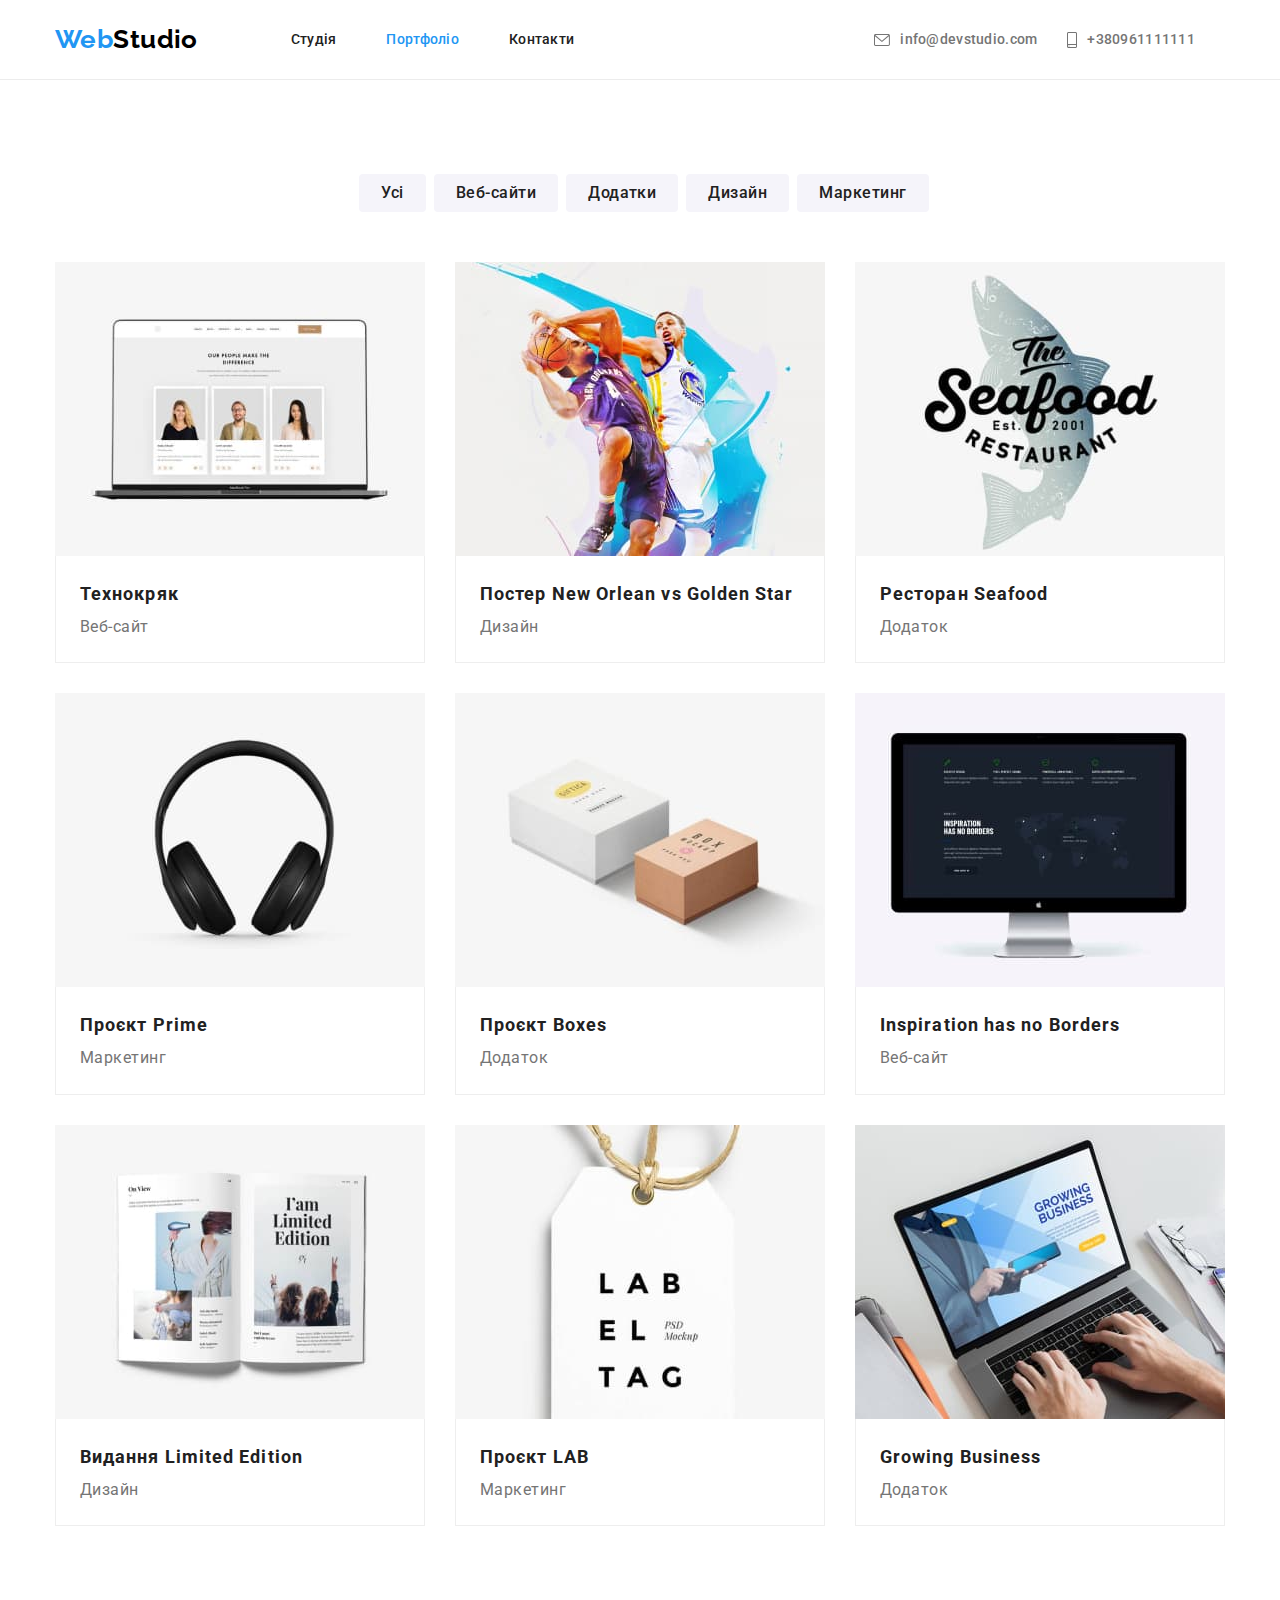
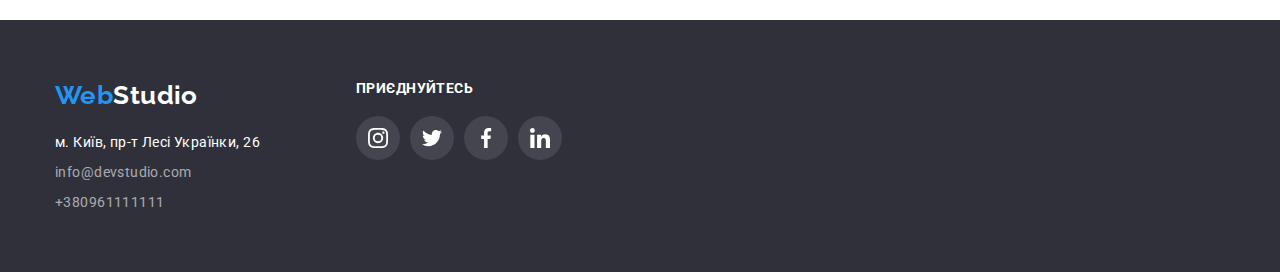
==== portfolio.html @ bdd62e25 "cloned hw#4" ====
<!DOCTYPE html>
<html lang="uk">
  <head>
    <meta charset="UTF-8" />
    <meta http-equiv="X-UA-Compatible" content="IE=edge" />
    <meta name="viewport" content="width=device-width, initial-scale=1.0" />
    <title>Document</title>
    <link rel="preconnect" href="https://fonts.googleapis.com" />
    <link rel="preconnect" href="https://fonts.gstatic.com" crossorigin />
    <link href="https://fonts.googleapis.com/css2?family=Raleway:wght@700&family=Roboto:wght@400;500;700;900&display=swap"
      rel="stylesheet" />
    <link
      rel="stylesheet"
      href="https://cdnjs.cloudflare.com/ajax/libs/modern-normalize/1.1.0/modern-normalize.min.css"
    />
    <link rel="stylesheet" href="./css/styles.css" />
  </head>
  <body>
    <!-- HEADER -->
    <header class="header">
      <div class="container">
        <nav class="header-nav">
          <a lang="en" href="./index.html" class="logo">Web<span class="logo-black">Studio</span></a>
          <ul class="list header-list">
            <li class="item"><a class="link " href="./index.html">Студія</a></li>
            <li class="item"><a class="link current" href="./portfolio.html">Портфоліо</a></li>
            <li class="item"><a class="link" href="">Контакти</a></li>
          </ul>
          <ul class="list header-nav">
            <li class="item ">
              <a class="contacts" href="mailto:info@devstudio.com"> <svg class="header-list-icon" width="16" height="12">
                  <use href="./images/icons.svg#icon-mail"></use>
                </svg>
                info@devstudio.com</a>
            </li>
            <li class="item  ">
              <a class="contacts" href="tel:+380961111111"> <svg class="header-list-icon" width="10" height="16">
                  <use href="./images/icons.svg#icon-phone"></use>
                </svg>+380961111111</a>
            </li>
          </ul>
        </nav>
      </div>
    </header>
    <main>
      <!-- PORTFOLIO TITLE -->
      <section class="portfolio-section">
        <div class="container">
          <h1 class="portfolio-hidden">Портфоліо</h1>
          <ul class="list upper-list">
            <li class="item"><button class="portfolio-list" type="button">Усі</button></li>
            <li class="item"><button class="portfolio-list" type="button">Веб-сайти</button></li>
            <li class="item"><button class="portfolio-list" type="button">Додатки</button></li>
            <li class="item"><button class="portfolio-list" type="button">Дизайн</button></li>
            <li class="item"><button class="portfolio-list" type="button">Маркетинг</button></li>
          </ul>
          <ul class="list lower-list">
            <li class="item">
              <a class="reference" href="">
                <img class="img" src="./images/notebook.jpg" alt="Ноутбук" width="370" />
                <div class="border">
                  <h2 class="portfolio-title">Технокряк</h2>
                  <p class="portfolio-text">Веб-сайт</p>
                </div>
              </a>
            </li>
            <li class="item">
              <a class="reference" href=""
                ><img class="img" src="./images/nba.jpg" alt="Чоловік грає в баскетбол" width="370" />
                <div class="border">
                  <h2 class="portfolio-title">
                    Постер <span lang="en">New Orlean vs Golden Star</span>
                  </h2>
                  <p class="portfolio-text">Дизайн</p>
                </div>
              </a>
            </li>
            <li class="item">
              <a class="reference" href=""
                ><img class="img" src="./images/seafood.jpg" alt="Морська їжа" width="370" />
                <div class="border">
                  <h2 class="portfolio-title">Ресторан Seafood</h2>
                  <p class="portfolio-text">Додаток</p>
                </div>
              </a>
            </li>
            <li class="item">
              <a class="reference" href=""
                ><img class="img" src="./images/earpods.jpg" alt="Навушники" width="370" />
                <div class="border">
                  <h2 class="portfolio-title">Проєкт Prime</h2>
                  <p class="portfolio-text">Маркетинг</p>
                </div>
              </a>
            </li>
            <li class="item">
              <a class="reference" href=""
                ><img class="img" src="./images/boxes.jpg" alt="Коробки" width="370" />
                <div class="border">
                  <h2 class="portfolio-title">Проєкт Boxes</h2>
                  <p class="portfolio-text">Додаток</p>
                </div>
              </a>
            </li>
            <li class="item">
              <a class="reference" href=""
                ><img class="img" src="./images/monitor.jpg" alt="Монітор" width="370" />
                <div class="border">
                  <h2 class="portfolio-title">Inspiration has no Borders</h2>
                  <p class="portfolio-text">Веб-сайт</p>
                </div>
              </a>
            </li>
            <li class="item">
              <a class="reference" href=""
                ><img class="img" src="./images/magazine.jpg" alt="Журнал" width="370" />
                <div class="border">
                  <h2 class="portfolio-title">Видання Limited Edition</h2>
                  <p class="portfolio-text">Дизайн</p>
                </div>
              </a>
            </li>
            <li class="item">
              <a class="reference" href=""
                ><img class="img" src="./images/lab.jpg" alt="Стікер" width="370" />
                <div class="border">
                  <h2 class="portfolio-title">Проєкт LAB</h2>
                  <p class="portfolio-text">Маркетинг</p>
                </div>
              </a>
            </li>
            <li class="item">
              <a class="reference" href=""
                ><img class="img" src="./images/bussines.jpg" alt="Людина за ноутбуком" width="370" />
                <div class="border">
                  <h2 class="portfolio-title">Growing Business</h2>
                  <p class="portfolio-text">Додаток</p>
                </div>
              </a>
            </li>
          </ul>
        </div>
      </section>
    </main>
    <!-- FOOTER -->
    <footer class="footer">
      <div class="container footer-common-container">
        <div class="footer-nav-left">
          <a lang="en" href="./index.html" class="logo-footer">Web<span class="logo-white">Studio</span></a>
          <address>
            <ul class="footer-list-left list">
              <li>
                <a class="footer-adress-geo"
                  href="https://www.google.com/maps/place/%D0%B1%D1%83%D0%BB.+%D0%9B%D0%B5%D1%81%D0%B8+%D0%A3%D0%BA%D1%80%D0%B0%D0%B8%D0%BD%D0%BA%D0%B8,+26,+%D0%9A%D0%B8%D0%B5%D0%B2,+02000/@50.4265807,30.5361971,17z/data=!3m1!4b1!4m5!3m4!1s0x40d4cf0e033ecbe9:0x57a4dffefec77da0!8m2!3d50.4265807!4d30.5383858"
                  target="_blank" rel="noopener noreferrer">м. Київ, пр-т Лесі Українки, 26</a>
              </li>
              <li>
                <a href="mailto:info@devstudio.com" class="footer-adress-mail">info@devstudio.com</a>
              </li>
              <li><a href="tel:+380961111111" class="footer-adress-tel">+380961111111</a></li>
            </ul>
          </address>
        </div>
        <div class="footer-nav-right">
          <h3 class="footer-title-right">Приєднуйтесь</h3>
          <ul class="footer-list-right list">
            <li class="item footer-item-social">
              <a class="footer-link-social" href=""><svg class="footer-item-icon"
                  width="20" height="20">
                  <use href="./images/icons.svg#icon-instagram"></use></svg></a></li>
            <li class="item footer-item-social">
              <a class="footer-link-social" href=""><svg class="footer-item-icon"
                  width="20" height="20">
                  <use href="./images/icons.svg#icon-twitter"></use></svg></a></li>
            <li class="item footer-item-social">
              <a class="footer-link-social" href=""><svg class="footer-item-icon"
                  width="20" height="20">
                  <use href="./images/icons.svg#icon-facebook"></use></svg></a></li>
            <li class="item footer-item-social">
              <a class="footer-link-social" href=""><svg class="footer-item-icon"
                  width="20" height="20">
                  <use href="./images/icons.svg#icon-linkedin"></use></svg></a></li>
          </ul>
        </div>
      </div>
    </footer>
  </body>
</html>
---- css/styles.css ----
:root {
  --primary-text-color: #212121;
  --title-text-color: #757575;
  --accent-color: #2196f3;
  --secondary-text-color: #ffffff;
  --secondary-bkg-color: #f5f4fa;
  --secondary-logo-color: #000000;
  --primary-telmail-color: rgba(255, 255, 255, 0.6);
  --additional-items-color: #afb1b8;
}
body {
  box-sizing: border-box;
  font-size: 14px;
  margin: 0;
  padding: 0;
  color: var(--primary-text-color);
  font-family: 'Roboto', sans-serif;
  letter-spacing: 0.03em;
}
h1,
h2,
h3,
h4,
h5,
h6,
p {
  margin: 0;
}
html,
body {
  margin: 0;
  padding: 0;
}
img {
  display: block;
  max-width: 100%;
  height: auto;
  margin: 0;
}
.container {
  margin-left: auto;
  margin-right: auto;
  width: 1200px;
  padding: 0 15px;
}
/* HEADER */
.header {
  background-color: var(--secondary-text-color);
  border-bottom: 1px solid #ececec;
  height: 80px;
}
.header-list .link {
  display: block;
  padding-top: 32px;
  padding-bottom: 32px;
}

.header-nav .contacts {
  display: flex;
  padding-top: 32px;
  padding-bottom: 32px;
  align-items: center;
}
.list {
  list-style: none;
  padding: 0;
  margin: 0;
}

.logo {
  display: block;
  color: var(--accent-color);
  text-decoration: none;
  font-family: Raleway, sans-serif;
  font-weight: 700;
  font-size: 26px;
  line-height: 1.19;
  padding-top: 24px;
  padding-bottom: 25px;
}
.link.current {
  color: var(--accent-color);
  text-decoration: none;
}
.logo-black {
  color: var(--secondary-logo-color);
}
.header-list {
  display: flex;
  margin-left: 93px;
}

.header-list .item:not(:last-child) {
  margin-right: 50px;
}
.header-nav {
  display: flex;
  align-items: center;
}
.link {
  color: var(--primary-text-color);
  text-decoration: none;
  letter-spacing: 0.02em;
  font-weight: 500;
  font-size: 14px;
  line-height: 1.14;
}

.link:hover,
.link:focus {
  color: var(--accent-color);
}
.header-nav {
  display: flex;
  margin-left: auto;
}
.header-nav .item {
  margin-right: 30px;
}
.contacts {
  color: var(--title-text-color);
  text-decoration: none;
  letter-spacing: 0.02em;
  font-weight: 500;
  font-size: 14px;
  line-height: 1.14;
}

.contacts:hover,
.contacts:focus {
  color: var(--accent-color);
}
.contacts-icon {
  margin-right: 10px;
}
.contacts:hover .header-list-icon,
.contacts:focus .header-list-icon {
  fill: var(--accent-color);
}
.header-list-icon {
  margin-right: 10px;
  fill: var(--title-text-color);
}
/* MAIN HERO */
.hero {
  max-width: 1600px;
  height: 600px;
  margin: 0 auto;
  background-image: linear-gradient(to right, rgba(47, 48, 58, 0.4), rgba(47, 48, 58, 0.4)),
    url(../images/overlay.jpg);
  background-repeat: no-repeat;
  background-position: center;
  background-size: cover;
  text-align: center;
  padding-top: 200px;
  padding-bottom: 200px;
  background-color: #2f303a;
}

.hero-title {
  color: var(--secondary-text-color);
  font-weight: 900;
  font-size: 44px;
  line-height: 1.36;

  letter-spacing: 0.06em;
  text-transform: uppercase;
  margin: auto;
  width: 696px;
}
.button {
  color: var(--secondary-text-color);
  background-color: var(--accent-color);
  font-weight: 700;
  font-size: 16px;
  line-height: 1.88;
  cursor: pointer;
  align-items: center;
  text-align: center;
  letter-spacing: 0.06em;
  font-family: inherit;
  border-radius: 4px;
  padding: 10px 32px;
  min-width: 216px;
  border: 0px;
  margin-top: 30px;
}
.button:hover,
.button:focus {
  color: var(--secondary-text-color);
  background-color: #188ce8;
}
/* FEATURES */

.features {
  padding-top: 94px;
  padding-bottom: 94px;
}
.features-list {
  display: flex;
}
.features-list-item {
  display: block;
  width: 270px;
  border-radius: 4px;
}
.features-list-item:not(:last-child) {
  margin-right: 30px;
}
.features-icon {
  display: flex;
  justify-content: center;
  align-items: center;
  width: 270px;
  height: 120px;
  margin-bottom: 30px;
  background-color: var(--secondary-bkg-color);
  border-radius: 4px;
}


.advantages {
  visibility: hidden;
  pointer-events: none;
  position: absolute;
}
.features-title {
  font-size: 14px;
  line-height: 1.14;
  text-transform: uppercase;
  margin-top: 0;
  margin-bottom: 10px;
}
.features-text {
  color: var(--title-text-color);
  font-size: 14px;
  line-height: 1.7;
  margin-top: 0;
  margin-bottom: 0;
}
/* WORKS */

.work {
  font-size: 36px;
  line-height: 1.16;
  text-align: center;
  margin-top: 0;
  margin-bottom: 50px;
}
.work-section {
  padding-bottom: 94px;
}
.work-list {
  display: flex;
}
.work-list .item {
  margin-right: 30px;
}
.work-list .item:nth-child(3n) {
  margin-right: 0;
}
/* TEAM */

.team-our {
  font-size: 36px;
  line-height: 1.16;
  text-align: center;
  padding-bottom: 0;
  margin-top: 0;
  margin-bottom: 50px;
}
.player-one,
.player-three {
  padding: 30px 70px;
}
.player-two {
  padding: 30px 61px 30px 62px;
}
.player-four {
  padding: 30px 62px 30px 63px;
}
.team {
  padding-bottom: 94px;
  padding-top: 94px;
}
.team-list {
  display: flex;
}
.team-list .item {
  margin-right: 30px;
  background-color: var(--secondary-text-color);
  box-shadow: 0px 1px 3px rgba(0, 0, 0, 0.12), 0px 1px 1px rgba(0, 0, 0, 0.14), 0px 2px 1px rgba(0, 0, 0, 0.2);
  border-radius: 0px 0px 4px 4px;
}
.team-list .item:nth-child(4n) {
  margin-right: 0;
}
.position {
  margin-top: 10px;
}
.team:nth-child(2n) {
  background-color: var(--secondary-bkg-color);
}
.name {
  font-weight: 500;
  font-size: 16px;
  line-height: 1.19;
  text-align: center;
}
.position {
  color: var(--title-text-color);
  font-size: 16px;
  line-height: 1.9;
  text-align: center;
}
.team-list-social {
  display: flex;
  justify-content: center;
  padding: 16px 32px 30px 32px;
  gap: 10px;
}
 .team-link-social {
  fill: var(--additional-items-color);
  display: flex;
  justify-content: center;
  align-items: center;
  width: 44px;
  height: 44px;
}
.team-link-social:hover,
.team-link-social:focus {
  fill: var(--secondary-text-color);
  border-radius: 50%;
  background-color: var(--accent-color);
}

/* CLIENTS */
.clients {
  padding: 94px 0;
}
.clients-title {
  font-size: 36px;
  line-height: 1.16;
  text-align: center;
  margin-bottom: 50px;
}
.clients-list {
  display: flex;
}
.clients-list-link {
  display: flex;
  justify-content: center;
  align-items: center;
  width: 170px;
  height: 92px;
  border: 1px solid var(--additional-items-color);
  border-radius: 4px;
}
.clients-list-item + .clients-list-item {
  margin-left: 30px;
}
.clients .clients-item {
  fill: var(--additional-items-color);
}
.clients-list-link:hover,
.clients-list-link:focus {
  border: 1px solid var(--accent-color);
}
.clients-list-link:hover .clients-item,
.clients-list-link:focus .clients-item {
  fill: var(--accent-color);
}

/* FOOTER */
.footer-list-left {
  display: inline-block;
  font-weight: 400;
  font-size: 14px;
  line-height: 1.7;
  letter-spacing: 0.03em;
  font-style: normal;
}
.footer-common-container {
  display: flex;
}
.footer {
  padding: 60px 0 60px 0;
  background-color: #2f303a;
}
.footer-adress-mail {
  display: block;
  width: 231px;
  height: 21px;
  color: var(--primary-telmail-color);
  text-decoration: none;
  margin-bottom: 9px;
}
.footer-adress-tel {
  display: block;
  width: 231px;
  height: 21px;
  color: var(--primary-telmail-color);
  text-decoration: none;
}
.logo-white {
  margin-bottom: 20px;
  color: var(--secondary-text-color);
  display: inline-block;
}
.logo-footer {
  display: inline-block;
  width: 145px;
  height: 31px;
  color: var(--accent-color);
  text-decoration: none;
  font-family: 'Raleway', sans-serif;
  font-weight: 700;
  font-size: 26px;
  line-height: 1.19;
  margin-bottom: 20px;
}
.footer-nav-right {
  margin-left: 70px;
}
.footer-list-right {
  display: flex;
  width: 206px;
}
.footer-item-icon {
  fill: var(--secondary-text-color);
}
.footer-link-social {
  
  display: flex;
  justify-content: center;
  align-items: center;
  width: 44px;
  height: 44px;
}
.footer-link-social:hover,
.footer-link-social:focus {
  background-color: var(--accent-color);
  border-radius: 50%;
}
.footer-list-right .item {
  display: inline-block;
  min-width: 44px;
  min-height: 44px;
  background-repeat: no-repeat;
  background-position: center;
  background-size: contain;
  background-color: rgba(255, 255, 255, 0.1);
  border-radius: 50%;
  background-position: center;
}
.footer-list-right .item + .item {
  margin-left: 10px;
}
.footer-adress-geo {
  display: inline-block;
  width: 231px;
  height: 21px;
  margin-bottom: 9px;
  color: var(--secondary-text-color);
    text-decoration: none;
}
.footer-title-right {
  margin-top: 0;
  font-style: normal;
  font-weight: 700;
  font-size: 14px;
  line-height: 16px;
  letter-spacing: 0.03em;
  text-transform: uppercase;
  margin-bottom: 20px;
  color: #ffffff;
}

/* PORTFOLIO */
.portfolio-title {
}
.upper-list {
  display: flex;
  justify-content: center;
}
.upper-list .item {
  margin-left: 8px;
  margin-bottom: 50px;
}
.upper-list .item:hover,
.upper-list .item:focus {
  border-radius: 4px;
  box-shadow: 0px 3px 1px rgba(0, 0, 0, 0.1), 0px 1px 2px rgba(0, 0, 0, 0.08),
    0px 2px 2px rgba(0, 0, 0, 0.12);
}
.border {
  border: 1px solid #eeeeee;
  border-top: 0;
  padding: 20px 24px;
}
.upper-list .item + .item {
  margin-right: 0;
}
.portfolio-section {
  padding-top: 94px;
  padding-bottom: 94px;
}
.lower-list {
  display: flex;
  flex-wrap: wrap;
}
.lower-list .item {
  width: 370px;
  margin-right: 30px;
  margin-bottom: 30px;
}
.lower-list .reference {
  display: block;
}
.lower-list .reference:hover,
.lower-list .reference:focus {
  box-shadow: 0px 1px 1px rgba(0, 0, 0, 0.12), 0px 4px 4px rgba(0, 0, 0, 0.06),
    1px 4px 6px rgba(0, 0, 0, 0.16);
}
.lower-list .item:nth-child(3n) {
  margin-right: 0;
}
.lower-list .item:nth-last-child(-n + 3) {
  margin-bottom: 0;
}
.img {
  display: block;
  margin-bottom: 0;
}
.portfolio-list {
  color: var(--primary-text-color);
  background-color: var(--secondary-bkg-color);
  font-family: inherit;
  font-weight: 500;
  font-size: 16px;
  line-height: 1.62;
  text-align: center;
  letter-spacing: 0.03em;
  cursor: pointer;
  border: 0;
  border-radius: 4px;
  padding: 6px 22px;
}
.portfolio-list:hover,
.portfolio-list:focus {
  color: var(--secondary-text-color);
  background-color: var(--accent-color);
}
.portfolio-hidden {
  visibility: hidden;
  pointer-events: none;
  position: absolute;
}
.portfolio-title {
  font-size: 18px;
  line-height: 2;
  letter-spacing: 0.06em;
  color: var(--primary-text-color);
}
.portfolio-text {
  font-size: 16px;
  line-height: 1.9;
  letter-spacing: 0.03em;
  color: var(--title-text-color);
}
.reference {
  text-decoration: none;
}
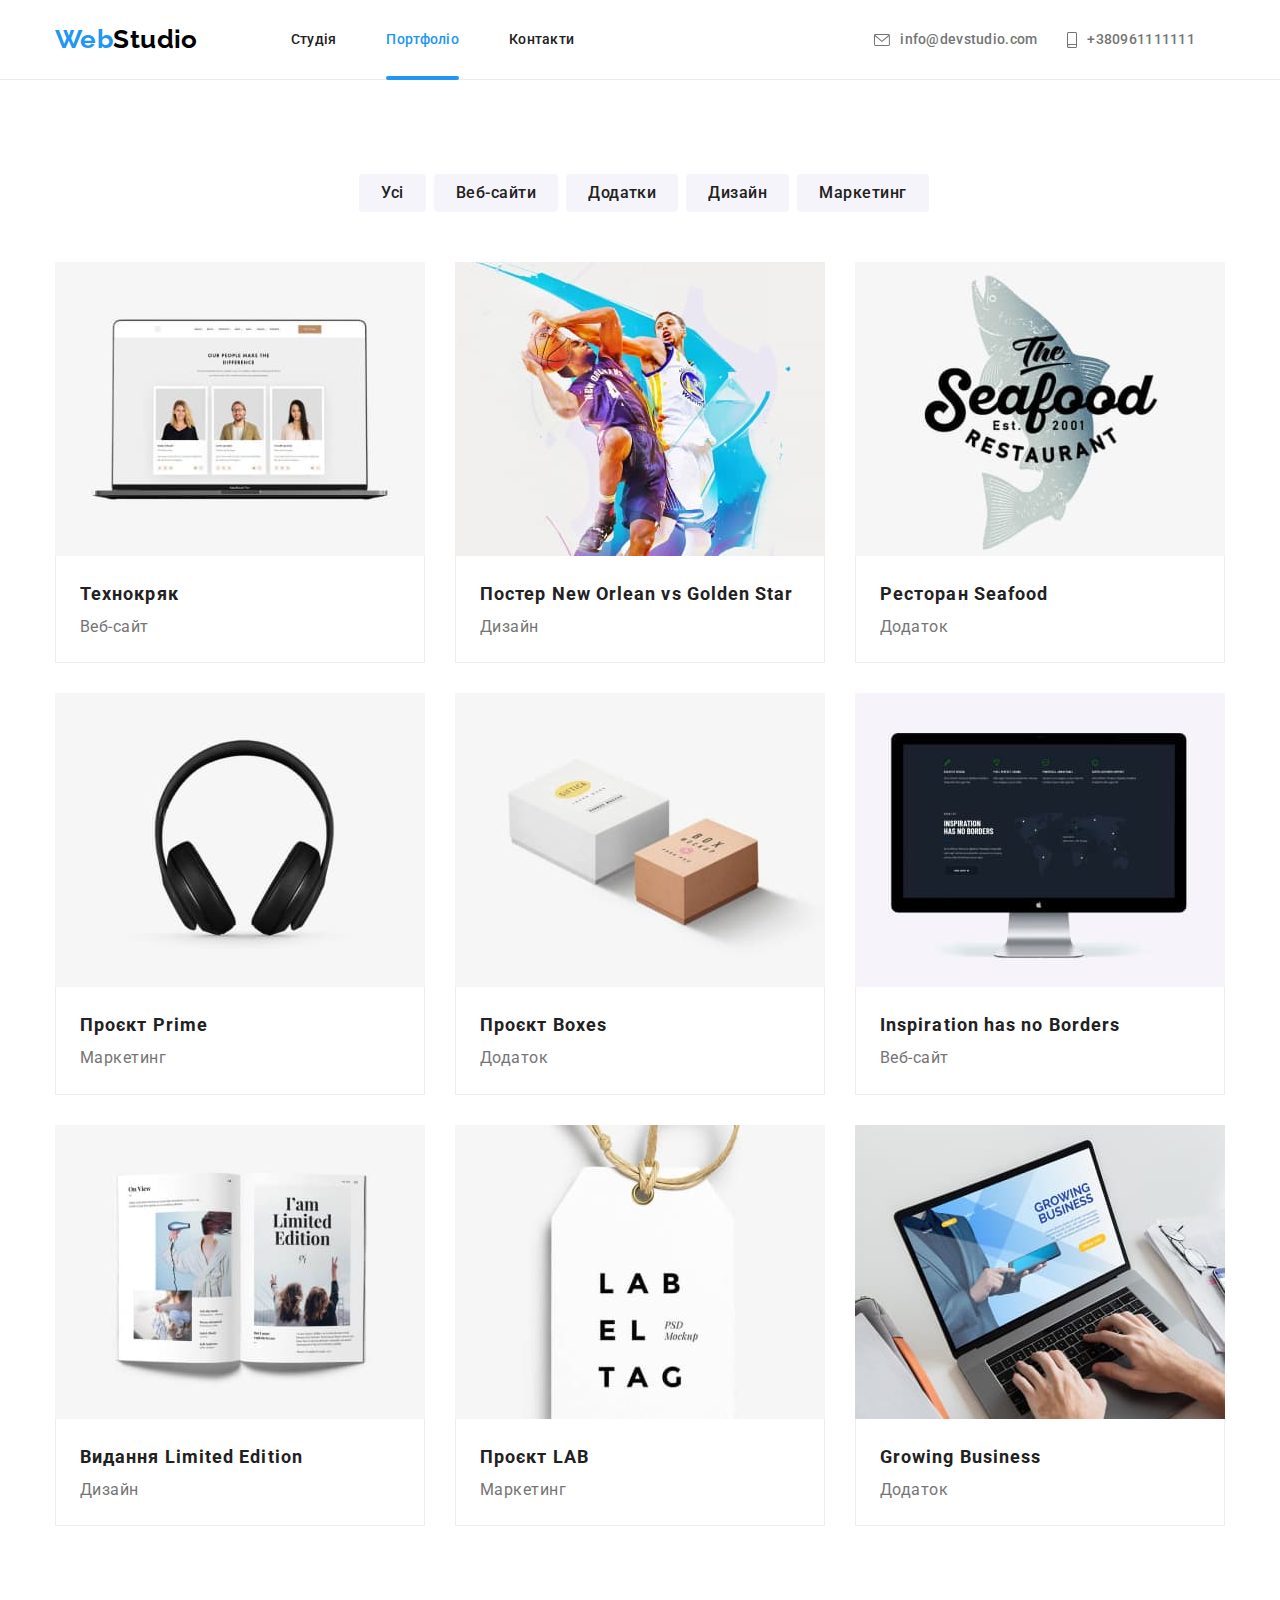
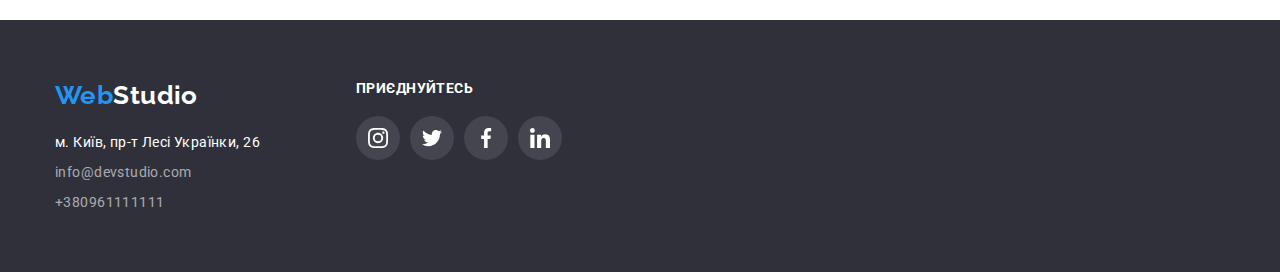
==== commit 24f96215: "HW#5 before check" ====
--- a/portfolio.html
+++ b/portfolio.html
@@ -57,7 +57,11 @@
           <ul class="list lower-list">
             <li class="item">
               <a class="reference" href="">
-                <img class="img" src="./images/notebook.jpg" alt="Ноутбук" width="370" />
+                <div class="lower-list-overlay">
+                  <img  src="./images/notebook.jpg" alt="Ноутбук" width="370" />
+                  <p class="lower-list-overlay-text">Ресурс пропонує комплексні пропозиції з різним рівнем функціоналу та сервісів. Все це дозволить відвідувачу отримати
+                  вичерпні відомості про компанію чи приватну особу.</p>
+                </div>
                 <div class="border">
                   <h2 class="portfolio-title">Технокряк</h2>
                   <p class="portfolio-text">Веб-сайт</p>
--- a/css/styles.css
+++ b/css/styles.css
@@ -7,6 +7,8 @@
   --secondary-logo-color: #000000;
   --primary-telmail-color: rgba(255, 255, 255, 0.6);
   --additional-items-color: #afb1b8;
+
+  --trns: 250ms cubic-bezier(0.4, 0, 0.2, 1);
 }
 body {
   box-sizing: border-box;
@@ -54,6 +56,20 @@
   padding-top: 32px;
   padding-bottom: 32px;
 }
+.header-list .current {
+  position: relative;
+}
+.current::after {
+  position: absolute;
+  content: '';
+  bottom: 0;
+  left: 0;
+  width: 100%;
+  height: 4px;
+
+  background-color: var(--accent-color);
+  border-radius: 2px;
+}
 
 .header-nav .contacts {
   display: flex;
@@ -104,6 +120,8 @@
   font-weight: 500;
   font-size: 14px;
   line-height: 1.14;
+
+  transition: color var(--trns);
 }
 
 .link:hover,
@@ -124,6 +142,8 @@
   font-weight: 500;
   font-size: 14px;
   line-height: 1.14;
+
+  transition: color var(--trns);
 }
 
 .contacts:hover,
@@ -140,6 +160,8 @@
 .header-list-icon {
   margin-right: 10px;
   fill: var(--title-text-color);
+
+  transition: fill var(--trns);
 }
 /* MAIN HERO */
 .hero {
@@ -184,6 +206,8 @@
   min-width: 216px;
   border: 0px;
   margin-top: 30px;
+
+  transition: background-color var(--trns);
 }
 .button:hover,
 .button:focus {
@@ -217,7 +241,6 @@
   background-color: var(--secondary-bkg-color);
   border-radius: 4px;
 }
-
 
 .advantages {
   visibility: hidden;
@@ -259,6 +282,29 @@
 .work-list .item:nth-child(3n) {
   margin-right: 0;
 }
+.work-section .item {
+  position: relative;
+}
+.work-section-title {
+  position: absolute;
+  bottom: 0;
+  left: 0;
+  display: flex;
+  justify-content: center;
+  align-items: center;
+
+  width: 100%;
+  height: 70px;
+
+  background-color: rgba(47, 48, 58, 0.8);
+  color: var(--secondary-text-color);
+
+  font-size: 14px;
+  line-height: 1.14px;
+  text-align: center;
+  letter-spacing: 0.03em;
+  text-transform: uppercase;
+}
 /* TEAM */
 
 .team-our {
@@ -289,7 +335,8 @@
 .team-list .item {
   margin-right: 30px;
   background-color: var(--secondary-text-color);
-  box-shadow: 0px 1px 3px rgba(0, 0, 0, 0.12), 0px 1px 1px rgba(0, 0, 0, 0.14), 0px 2px 1px rgba(0, 0, 0, 0.2);
+  box-shadow: 0px 1px 3px rgba(0, 0, 0, 0.12), 0px 1px 1px rgba(0, 0, 0, 0.14),
+    0px 2px 1px rgba(0, 0, 0, 0.2);
   border-radius: 0px 0px 4px 4px;
 }
 .team-list .item:nth-child(4n) {
@@ -319,13 +366,16 @@
   padding: 16px 32px 30px 32px;
   gap: 10px;
 }
- .team-link-social {
+.team-link-social {
   fill: var(--additional-items-color);
   display: flex;
   justify-content: center;
   align-items: center;
   width: 44px;
   height: 44px;
+  border-radius: 50%;
+
+  transition: fill var(--trns), border-radius var(--trns), background-color var(--trns);
 }
 .team-link-social:hover,
 .team-link-social:focus {
@@ -355,12 +405,16 @@
   height: 92px;
   border: 1px solid var(--additional-items-color);
   border-radius: 4px;
+
+  transition: border var(--trns);
 }
 .clients-list-item + .clients-list-item {
   margin-left: 30px;
 }
 .clients .clients-item {
   fill: var(--additional-items-color);
+
+  transition: fill var(--trns);
 }
 .clients-list-link:hover,
 .clients-list-link:focus {
@@ -430,12 +484,14 @@
   fill: var(--secondary-text-color);
 }
 .footer-link-social {
-  
   display: flex;
   justify-content: center;
   align-items: center;
   width: 44px;
   height: 44px;
+  border-radius: 50%;
+
+  transition: border-radius var(--trns), background-color var(--trns);
 }
 .footer-link-social:hover,
 .footer-link-social:focus {
@@ -462,7 +518,7 @@
   height: 21px;
   margin-bottom: 9px;
   color: var(--secondary-text-color);
-    text-decoration: none;
+  text-decoration: none;
 }
 .footer-title-right {
   margin-top: 0;
@@ -487,12 +543,7 @@
   margin-left: 8px;
   margin-bottom: 50px;
 }
-.upper-list .item:hover,
-.upper-list .item:focus {
-  border-radius: 4px;
-  box-shadow: 0px 3px 1px rgba(0, 0, 0, 0.1), 0px 1px 2px rgba(0, 0, 0, 0.08),
-    0px 2px 2px rgba(0, 0, 0, 0.12);
-}
+
 .border {
   border: 1px solid #eeeeee;
   border-top: 0;
@@ -545,11 +596,17 @@
   border: 0;
   border-radius: 4px;
   padding: 6px 22px;
+
+  transition: color var(--trns), border-radius var(--trns), box-shadow var(--trns),
+    background-color var(--trns);
 }
 .portfolio-list:hover,
 .portfolio-list:focus {
   color: var(--secondary-text-color);
   background-color: var(--accent-color);
+  border-radius: 4px;
+  box-shadow: 0px 3px 1px rgba(0, 0, 0, 0.1), 0px 1px 2px rgba(0, 0, 0, 0.08),
+    0px 2px 2px rgba(0, 0, 0, 0.12);
 }
 .portfolio-hidden {
   visibility: hidden;
@@ -568,6 +625,98 @@
   letter-spacing: 0.03em;
   color: var(--title-text-color);
 }
+
 .reference {
   text-decoration: none;
-}
+
+  transition: box-shadow var(--trns);
+}
+
+.lower-list-overlay {
+  position: relative;
+  overflow: hidden;
+}
+.lower-list-overlay::before {
+  content: '';
+  display: inline-block;
+  position: absolute;
+  width: 100%;
+  height: 100%;
+  background-color: rgba(33, 150, 243, 0.9);
+  opacity: 0;
+
+  transform: translateY(100%);
+  transition: transform var(--trns);
+}
+.lower-list-overlay-text {
+  position: absolute;
+
+  top: 0;
+  width: 322px;
+  padding: 63px 24px;
+  opacity: 0;
+  font-size: 18px;
+  line-height: 1.56;
+  letter-spacing: 0.03em;
+  color: var(--secondary-text-color);
+  transform: translateY(100%);
+  transition: transform var(--trns);
+}
+.reference:hover .lower-list-overlay-text {
+  opacity: 1;
+  transform: translateY(0%);
+}
+.reference:hover .lower-list-overlay::before {
+  opacity: 1;
+  transform: translateY(0%);
+}
+
+/* MODAL WINDOW */
+.backdrop {
+  position: fixed;
+  top: 0;
+  left: 0;
+  width: 100%;
+  height: 100%;
+  background-color: rgba(0, 0, 0, 0.2);
+  opacity: 1;
+  visibility: visible;
+
+  transition: opacity var(--trns), visibility var(--trns);
+}
+.backdrop.is-hidden {
+  opacity: 0;
+  pointer-events: none;
+  visibility: hidden;
+}
+
+.backdrop.is-hidden .hero-modal-button {
+  transform: translate(-50%, -50%) scale(0.8);
+}
+.hero-modal-button {
+  position: absolute;
+  top: 50%;
+  left: 50%;
+  transform: translate(-50%, -50%) scale(1);
+  width: 528px;
+  height: 581px;
+  background-color: var(--secondary-text-color);
+  padding: 8px;
+
+  transition: transform var(--trns);
+}
+.backdrop-close-button {
+  position: absolute;
+  top: 8px;
+  right: 8px;
+  display: flex;
+  justify-content: center;
+  align-items: center;
+  width: 30px;
+  height: 30px;
+  border-radius: 50%;
+  background-color: var(--secondary-text-color);
+  border: 1px solid rgba(0, 0, 0, 0.1);
+  margin-left: auto;
+  padding: 0;
+}
